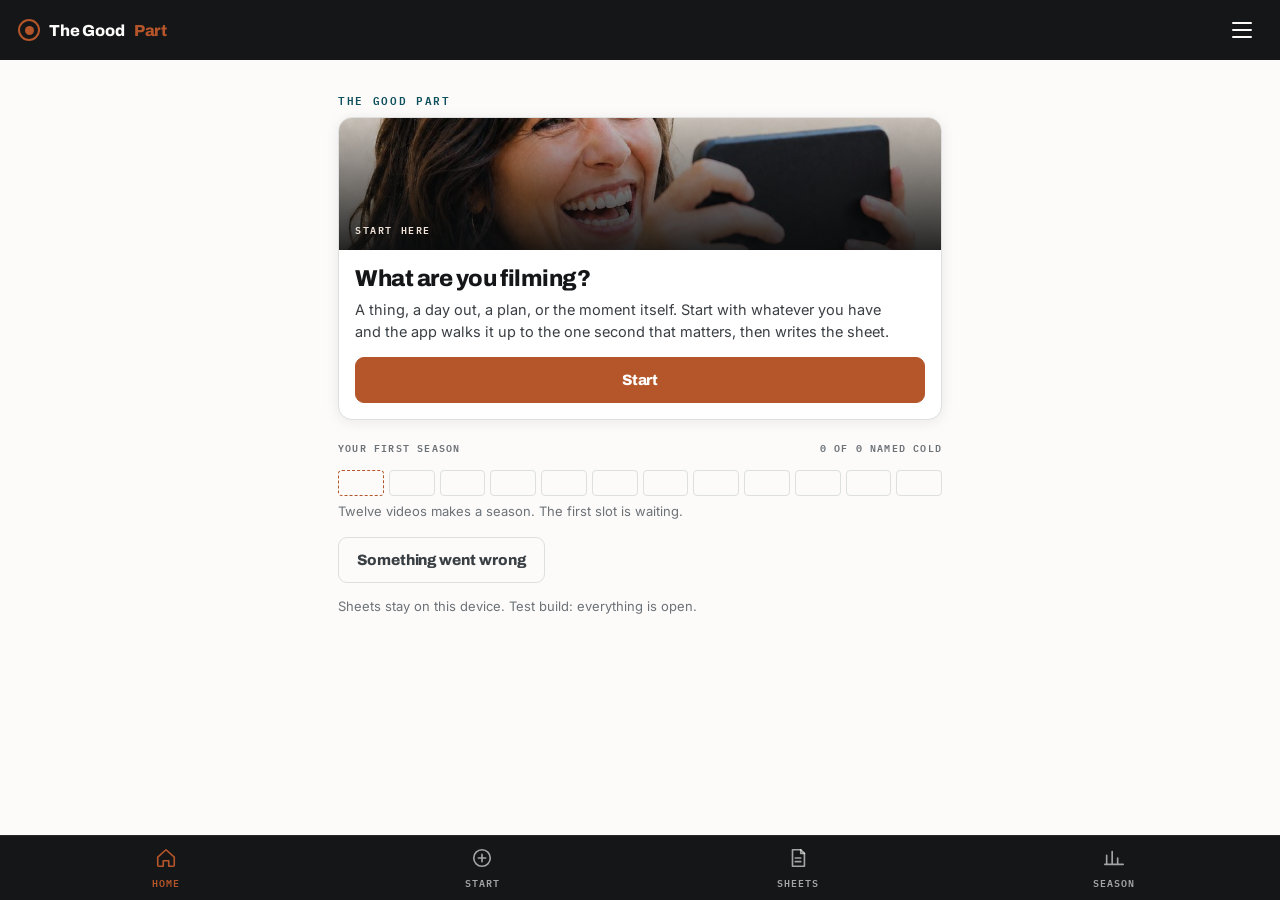
==== index.html @ c6f591a0 "App frame: logo home, hamburger settings, bottom tabs" ====
<!doctype html>
<html lang="en">
<head>
<meta charset="utf-8">
<meta name="viewport" content="width=device-width,initial-scale=1,viewport-fit=cover">
<meta name="color-scheme" content="light dark">
<meta name="theme-color" content="#141618">
<title>The Good Part Sheet</title>
<link rel="stylesheet" href="app.css?v=8">
</head>
<body>
<div class="top">
  <button class="brand" id="btnHome" aria-label="Home"><span class="mark"><i></i></span>The Good <span>Part</span></button>
  <button class="menu" id="btnMenu" aria-label="Menu"><i></i><i></i><i></i></button>
</div>
<div class="rail" id="rail" aria-hidden="true"></div>
<main id="main"></main>
<div class="bar"><div class="in" id="barIn"></div></div>
<nav class="tabs" id="tabs" aria-label="Main">
  <button data-t="home"><svg viewBox="0 0 24 24"><path d="M3 11l9-8 9 8v9a1 1 0 0 1-1 1h-5v-6H9v6H4a1 1 0 0 1-1-1z"/></svg>Home</button>
  <button data-t="start"><svg viewBox="0 0 24 24"><circle cx="12" cy="12" r="9"/><path d="M12 8v8M8 12h8"/></svg>Start</button>
  <button data-t="sheets"><svg viewBox="0 0 24 24"><path d="M6 3h9l4 4v14H6z"/><path d="M15 3v4h4M9 12h6M9 16h6"/></svg>Sheets</button>
  <button data-t="season"><svg viewBox="0 0 24 24"><path d="M4 19V9M10 19V5M16 19v-7M22 19H2"/></svg>Season</button>
</nav>
<script src="app.js?v=8"></script>
</body>
</html>
---- app.css ----
/* The Good Part — the sheet. The book's own palette and type, built for a phone. */
@font-face{font-family:'Archivo';src:url('fonts/archivo_2.ttf');font-weight:700;font-display:swap;}
@font-face{font-family:'Archivo';src:url('fonts/archivo_3.ttf');font-weight:800;font-display:swap;}
@font-face{font-family:'Inter';src:url('fonts/inter_1.ttf');font-weight:400;font-display:swap;}
@font-face{font-family:'Inter';src:url('fonts/inter_2.ttf');font-weight:600;font-display:swap;}
@font-face{font-family:'PlexMono';src:url('fonts/mono_2.ttf');font-weight:500;font-display:swap;}
@font-face{font-family:'PlexMono';src:url('fonts/mono_3.ttf');font-weight:600;font-display:swap;}

:root{
  --paper:#FCFBF9; --ink:#141618; --soft:#3A3F44; --muted:#6C7278; --rule:#DDE0DE; --write:#C4D0D3;
  --accent:#0D4F5C; --accent-pale:#E7F0F2; --ember:#B4552A; --ember-pale:#F8EDE6; --pen:#27467A;
  --card:#FFFFFF; --bar:#141618; --bar-ink:#FCFBF9; --ok:#2F6B3A; --bad:#9A2E20; --shadow:rgba(20,22,24,.08);
  --disp:'Archivo',"Helvetica Neue",Arial,sans-serif;
  --body:'Inter',-apple-system,BlinkMacSystemFont,"Segoe UI",Roboto,sans-serif;
  --mono:'PlexMono',ui-monospace,Menlo,Consolas,monospace;
  --tap:46px;
}
@media (prefers-color-scheme:dark){:root:not([data-theme="light"]){
  --paper:#141618; --ink:#FCFBF9; --soft:#C2CDD0; --muted:#8A959A; --rule:#2C3236; --write:#3A4448;
  --accent:#8FC0CA; --accent-pale:#16262A; --ember:#E08A55; --ember-pale:#2A1E17; --pen:#9FB8E8;
  --card:#1B1F22; --bar:#0B0D0E; --bar-ink:#FCFBF9; --ok:#7FC58A; --bad:#E08A7A; --shadow:rgba(0,0,0,.3);
}}
:root[data-theme="dark"]{
  --paper:#141618; --ink:#FCFBF9; --soft:#C2CDD0; --muted:#8A959A; --rule:#2C3236; --write:#3A4448;
  --accent:#8FC0CA; --accent-pale:#16262A; --ember:#E08A55; --ember-pale:#2A1E17; --pen:#9FB8E8;
  --card:#1B1F22; --bar:#0B0D0E; --bar-ink:#FCFBF9; --ok:#7FC58A; --bad:#E08A7A; --shadow:rgba(0,0,0,.3);
}

*{box-sizing:border-box;-webkit-tap-highlight-color:transparent}
html{-webkit-text-size-adjust:100%}
html,body{margin:0;background:var(--paper);color:var(--ink);font-family:var(--body);font-size:16px;line-height:1.5}
body{min-height:100dvh;display:flex;flex-direction:column;overscroll-behavior-y:none}

/* ---------- chrome ---------- */
.top{background:var(--bar);color:var(--bar-ink);padding:calc(10px + env(safe-area-inset-top)) 18px 10px;
  display:flex;justify-content:space-between;align-items:center;gap:10px;position:sticky;top:0;z-index:20}
.top .brand{display:flex;align-items:center;gap:9px;background:none;border:0;padding:6px 8px 6px 0;color:inherit;cursor:pointer;
  font-family:var(--disp);font-weight:800;font-size:16px;letter-spacing:-.01em;border-radius:8px}
.top .brand span{color:var(--ember)}
.top .brand .mark{width:22px;height:22px;border-radius:50%;border:2.5px solid var(--ember);display:inline-flex;align-items:center;justify-content:center;flex:none}
.top .brand .mark i{width:9px;height:9px;border-radius:50%;background:var(--ember);display:block}
.top .menu{background:none;border:0;padding:0;width:40px;height:40px;border-radius:8px;cursor:pointer;
  display:flex;flex-direction:column;gap:5px;justify-content:center;align-items:center}
.top .menu i{display:block;height:2px;width:20px;background:var(--bar-ink);border-radius:1px;transition:transform .15s,opacity .15s}
.top .menu.x i:nth-child(1){transform:translateY(7px) rotate(45deg)}
.top .menu.x i:nth-child(2){opacity:0}
.top .menu.x i:nth-child(3){transform:translateY(-7px) rotate(-45deg)}
.tabs{position:fixed;left:0;right:0;bottom:0;background:var(--bar);color:var(--bar-ink);display:flex;justify-content:space-around;
  padding:6px 8px calc(6px + env(safe-area-inset-bottom));z-index:22;border-top:1px solid rgba(255,255,255,.08)}
.tabs button{background:none;border:0;color:rgba(252,251,249,.62);font:600 10px var(--mono);letter-spacing:.1em;text-transform:uppercase;
  display:flex;flex-direction:column;align-items:center;gap:4px;padding:5px 10px 3px;min-width:64px;cursor:pointer;border-radius:8px}
.tabs button svg{width:22px;height:22px;stroke:currentColor;fill:none;stroke-width:1.8;stroke-linecap:round;stroke-linejoin:round}
.tabs button.on{color:var(--ember)}
.bar.empty{display:none}
.rail{display:flex;gap:5px;padding:10px 18px 0;max-width:640px;width:100%;margin:0 auto}
.rail i{flex:1;height:3px;border-radius:2px;background:var(--rule);display:block}
.rail i.on{background:var(--accent)} .rail i.now{background:var(--ember)}
main{flex:1;width:100%;max-width:640px;margin:0 auto;padding:20px 18px 170px}
.bar{position:fixed;left:0;right:0;bottom:calc(62px + env(safe-area-inset-bottom));background:var(--paper);border-top:1px solid var(--rule);
  padding:10px 18px calc(10px + env(safe-area-inset-bottom));z-index:20}
.bar .in{max-width:640px;margin:0 auto;display:flex;gap:8px;justify-content:space-between;align-items:center}

/* ---------- type ---------- */
.eyebrow{font:600 10.5px var(--mono);letter-spacing:.16em;text-transform:uppercase;color:var(--accent);margin:0 0 8px}
.eyebrow.e{color:var(--ember)} .eyebrow.q{color:var(--muted)}
h1{font-family:var(--disp);font-weight:800;font-size:28px;line-height:1.06;letter-spacing:-.02em;margin:0 0 10px;text-wrap:balance}
h2{font-family:var(--disp);font-weight:800;font-size:18px;line-height:1.15;letter-spacing:-.01em;margin:24px 0 8px}
p{margin:0 0 12px;max-width:60ch;color:var(--soft)}
p.lede{font-size:16.5px;color:var(--ink)}
.xs{font-size:13px;color:var(--muted);line-height:1.45}
.b{font-weight:600;color:var(--ink)}

/* ---------- inputs ---------- */
label.lbl{display:block;font:600 10.5px var(--mono);letter-spacing:.14em;text-transform:uppercase;color:var(--accent);margin:20px 0 6px}
label.lbl.e{color:var(--ember)}
input[type=text],input[type=number],textarea{width:100%;background:var(--card);color:var(--pen);
  border:1.5px solid var(--rule);border-radius:8px;padding:13px 14px;
  font:600 italic 17px/1.4 var(--body);min-height:var(--tap)}
input[type=number]{font-style:normal;font-family:var(--mono);font-size:18px}
textarea{min-height:88px;resize:vertical}
::placeholder{color:var(--muted);font-style:normal;font-weight:400;font-size:15px}
input:focus-visible,textarea:focus-visible,button:focus-visible,.opt:focus-visible,.check:focus-within{outline:2px solid var(--ember);outline-offset:2px}

.opts{display:grid;gap:9px}
.opt{display:block;width:100%;text-align:left;background:var(--card);border:1.5px solid var(--rule);
  border-radius:10px;padding:14px 16px;cursor:pointer;color:var(--ink);font:inherit;min-height:var(--tap)}
.opt b{display:block;font-family:var(--disp);font-weight:800;font-size:15.5px;letter-spacing:-.005em;margin-bottom:2px}
.opt small{display:block;color:var(--muted);font-size:12.5px;line-height:1.4}
.opt.sel{border-color:var(--ember);background:var(--ember-pale)}
.check{display:flex;gap:13px;align-items:flex-start;background:var(--card);border:1.5px solid var(--rule);
  border-radius:10px;padding:14px 16px;margin-bottom:9px;cursor:pointer}
.check input{width:22px;height:22px;margin:1px 0 0;accent-color:var(--ember);flex:none}
.check b{display:block;font-weight:600;color:var(--ink);font-size:15px}
.check small{color:var(--muted);font-size:12.5px;line-height:1.4}
select{width:100%;padding:11px 8px;border:1.5px solid var(--rule);border-radius:7px;background:var(--card);
  color:var(--ink);font:600 12px var(--mono);min-height:var(--tap)}

/* ---------- buttons ---------- */
.btn{font:800 15px var(--disp);letter-spacing:-.005em;border-radius:9px;padding:13px 18px;
  border:1.5px solid var(--ink);background:transparent;color:var(--ink);cursor:pointer;min-height:var(--tap)}
.btn.go{background:var(--ember);border-color:var(--ember);color:#fff}
.btn.quiet{border-color:var(--rule);color:var(--soft)}
.btn:disabled{opacity:.4}
.row{display:flex;gap:8px;flex-wrap:wrap;align-items:center}

/* ---------- notes ---------- */
.note{border-left:3px solid var(--accent);background:var(--accent-pale);padding:12px 14px;
  border-radius:0 7px 7px 0;font-size:14px;color:var(--soft);margin:16px 0}
.note.e{border-color:var(--ember);background:var(--ember-pale)}
.note.stop{border-color:var(--bad)}
.note b{color:var(--ink)}

/* ---------- shot rows ---------- */
.shot{display:grid;grid-template-columns:1fr 96px;gap:9px;align-items:start;padding:13px 0;border-top:1px solid var(--rule)}
.shot:first-of-type{border-top:0}
.shot .n{font:600 10px var(--mono);letter-spacing:.12em;text-transform:uppercase;color:var(--accent);margin-bottom:3px}
.shot .n.m{color:var(--ember)}
.shot .q{font-size:12.5px;color:var(--muted);margin-bottom:5px;line-height:1.35}
.shot input{padding:11px 12px;font-size:15px}
.shot .sz{grid-column:2;align-self:end}

/* ---------- the sheet ---------- */
.sheet{background:#FCFBF9;color:#141618;border:1.5px solid #141618;border-radius:9px;padding:16px 16px 14px;font-size:13px}
.sheet .h{display:flex;justify-content:space-between;align-items:baseline;gap:10px;flex-wrap:wrap}
.sheet .ey{font:600 9.5px var(--mono);letter-spacing:.15em;text-transform:uppercase;color:#0D4F5C;margin:0}
.sheet .ey.e{color:#B4552A}
.sheet h3{font-family:var(--disp);font-weight:800;font-size:21px;letter-spacing:-.015em;margin:6px 0 12px;color:#141618}
.sheet .box{border:1.25px solid #0D4F5C;border-radius:6px;padding:9px 11px;background:#fff;margin-bottom:9px}
.sheet .box.e{border-color:#B4552A;background:#F8EDE6}
.sheet .pen{font-family:var(--body);font-style:italic;font-weight:600;color:#27467A;font-size:13.5px;line-height:1.45;
  min-height:19px;background-image:linear-gradient(to bottom,transparent 0,transparent 18px,#C4D0D3 18px,#C4D0D3 19px);
  background-size:100% 19px;padding:0 2px;word-wrap:break-word}
.sheet .pen.flat{background:none;min-height:0}
.sheet .g2{display:grid;grid-template-columns:1fr 1fr;gap:7px;margin-bottom:9px}
.sheet .g2 .box{margin:0;padding:7px 9px}
.sheet .tk{font:600 11.5px var(--mono);color:#141618}
.sheet .tk .on{color:#27467A}
.sheet table{width:100%;border-collapse:collapse;margin-bottom:9px}
.sheet th{background:#141618;color:#FCFBF9;font:600 8.5px var(--mono);letter-spacing:.13em;text-transform:uppercase;padding:6px 7px;text-align:left}
.sheet td{padding:6px 7px;border-bottom:.75px solid #DDE0DE;vertical-align:top;font-size:12px}
.sheet td.n{font:600 9.5px var(--mono);letter-spacing:.09em;color:#0D4F5C;white-space:nowrap;width:70px}
.sheet tr.m td{background:#F8EDE6} .sheet tr.m td.n{color:#B4552A}
.sheet td.sz{font:500 9.5px var(--mono);color:#6C7278;width:58px}
.sheet .foot{font:500 9px var(--mono);letter-spacing:.13em;text-transform:uppercase;color:#6C7278;
  display:flex;justify-content:space-between;gap:8px;margin-top:8px}
.sample{display:inline-block;font:600 9.5px var(--mono);letter-spacing:.13em;text-transform:uppercase;
  color:#B4552A;border:1px solid #B4552A;border-radius:3px;padding:2px 5px;vertical-align:2px}

/* ---------- lists ---------- */
.rows{border:1.5px solid var(--rule);border-radius:10px;overflow:hidden;background:var(--card)}
.rowi{display:grid;grid-template-columns:1fr auto;gap:10px;padding:13px 14px;border-top:1px solid var(--rule);
  cursor:pointer;align-items:center;min-height:var(--tap)}
.rowi:first-child{border-top:0}
.rowi b{display:block;font-weight:600;font-size:15px;line-height:1.3}
.rowi small{color:var(--muted);font-size:12.5px}
.pill{font:600 9.5px var(--mono);letter-spacing:.1em;text-transform:uppercase;padding:4px 7px;border-radius:3px;
  border:1px solid var(--rule);color:var(--muted);white-space:nowrap}
.pill.ok{color:var(--ok);border-color:var(--ok)}
.pill.bad{color:var(--bad);border-color:var(--bad)}
.pill.due{color:#fff;background:var(--ember);border-color:var(--ember)}

/* ---------- season / numbers ---------- */
.stats{display:grid;grid-template-columns:repeat(2,1fr);gap:9px;margin:14px 0}
.stat{background:var(--card);border:1.5px solid var(--rule);border-radius:10px;padding:12px 13px}
.stat .k{font:600 9.5px var(--mono);letter-spacing:.13em;text-transform:uppercase;color:var(--muted);margin-bottom:4px}
.stat .v{font-family:var(--disp);font-weight:800;font-size:26px;line-height:1;letter-spacing:-.02em;
  font-variant-numeric:tabular-nums;color:var(--ink)}
.stat .v.ok{color:var(--ok)} .stat .v.e{color:var(--ember)}
.stat .n{font-size:11.5px;color:var(--muted);margin-top:4px;line-height:1.3}
.chart{background:var(--card);border:1.5px solid var(--rule);border-radius:10px;padding:14px 12px 10px;margin:12px 0;overflow-x:auto}
.chart h4{font:600 10.5px var(--mono);letter-spacing:.14em;text-transform:uppercase;color:var(--accent);margin:0 0 10px;padding:0 2px}
.num4{display:grid;grid-template-columns:1fr 1fr;gap:10px}

/* ---------- the one card: where you are in the loop ---------- */
.hero{border-radius:14px;overflow:hidden;background:var(--card);border:1.5px solid var(--rule);
  box-shadow:0 2px 14px var(--shadow);margin:2px 0 18px}
.hero .band{position:relative;height:132px;background-size:cover;background-position:center 40%}
.hero .band:after{content:"";position:absolute;inset:0;
  background:linear-gradient(180deg,rgba(9,11,12,.15) 0%,rgba(9,11,12,.55) 55%,rgba(9,11,12,.88) 100%)}
.hero .band .ey{position:absolute;left:16px;bottom:12px;right:16px;z-index:2;
  font:600 10px var(--mono);letter-spacing:.16em;text-transform:uppercase;color:#F0E4DA}
.hero .body{padding:16px}
.hero h2.t{font-family:var(--disp);font-weight:800;font-size:23px;line-height:1.1;letter-spacing:-.02em;
  margin:0 0 8px;color:var(--ink);text-wrap:balance}
.hero p{font-size:14.5px;margin:0 0 14px}
.hero .act{display:flex;gap:8px;flex-wrap:wrap}
.hero .act .btn{flex:1;min-width:130px}

/* ---------- the season strip: competence, visible from video one ---------- */
.strip{display:flex;gap:5px;margin:14px 0 6px;flex-wrap:wrap}
.strip i{flex:1;min-width:14px;height:26px;border-radius:4px;border:1.5px solid var(--rule);display:block}
.strip i.p{background:var(--ok);border-color:var(--ok)}
.strip i.f{background:var(--bad);border-color:var(--bad);opacity:.55}
.strip i.now{border-color:var(--ember);border-style:dashed}
.striplab{display:flex;justify-content:space-between;font:600 10px var(--mono);letter-spacing:.12em;
  text-transform:uppercase;color:var(--muted)}

/* ---------- when: the if-then plan ---------- */
.when{display:grid;grid-template-columns:repeat(2,1fr);gap:7px;margin:8px 0}
.when button{background:var(--paper);border:1.5px solid var(--rule);border-radius:8px;padding:12px 8px;
  font:600 13px var(--body);color:var(--soft);cursor:pointer;min-height:var(--tap)}
.when button.on{background:var(--ember);border-color:var(--ember);color:#fff}

/* ---------- who you showed it to ---------- */
.who{display:flex;gap:6px;flex-wrap:wrap;margin:8px 0}
.who button{background:var(--paper);border:1.5px solid var(--rule);border-radius:20px;padding:9px 14px;
  font:600 13px var(--body);color:var(--soft);cursor:pointer;min-height:42px}
.who button.on{background:var(--accent);border-color:var(--accent);color:var(--paper)}

/* ---------- say it (voice first) ---------- */
.say{background:var(--card);border:1.5px solid var(--rule);border-radius:12px;padding:16px;margin:4px 0 14px}
.say textarea{border:0;background:transparent;padding:0;min-height:76px;font-size:19px}
.say textarea:focus-visible{outline:none}
.mic{display:flex;align-items:center;gap:10px;width:100%;justify-content:center;background:var(--ember);
  color:#fff;border:0;border-radius:10px;padding:14px;font:800 15px var(--disp);cursor:pointer;min-height:52px}
.mic.rec{background:var(--bad)}
.mic .dot{width:10px;height:10px;border-radius:50%;background:#fff;flex:none}
.mic.rec .dot{animation:pulse 1s infinite}
@keyframes pulse{0%,100%{opacity:1}50%{opacity:.25}}
@media (prefers-reduced-motion:reduce){.mic.rec .dot{animation:none}}

/* ---------- live checks ---------- */
.chk{display:flex;gap:11px;align-items:flex-start;padding:11px 13px;border-radius:9px;margin-bottom:7px;
  border:1.5px solid var(--rule);background:var(--card)}
.chk .m{font:700 15px var(--disp);flex:none;width:20px;text-align:center;line-height:1.35}
.chk.y{border-color:var(--ok)} .chk.y .m{color:var(--ok)}
.chk.n{border-color:var(--bad);background:var(--ember-pale)} .chk.n .m{color:var(--bad)}
.chk.wait{opacity:.55}
.chk b{display:block;font-weight:600;font-size:14.5px;color:var(--ink)}
.chk small{display:block;color:var(--muted);font-size:12.5px;line-height:1.4;margin-top:1px}

/* ---------- the sheet, edited in place ---------- */
.field{display:block;width:100%;text-align:left;background:var(--card);border:1.5px solid var(--rule);
  border-radius:10px;padding:12px 14px;margin-bottom:9px;cursor:pointer;font:inherit;color:var(--ink);min-height:var(--tap)}
.field .k{font:600 10px var(--mono);letter-spacing:.14em;text-transform:uppercase;color:var(--accent);
  display:flex;justify-content:space-between;align-items:center;gap:8px;margin-bottom:5px}
.field .k.e{color:var(--ember)}
.field .v{font-family:var(--body);font-style:italic;font-weight:600;color:var(--pen);font-size:15.5px;line-height:1.4}
.field .v.plain{font-style:normal;font-family:var(--mono);font-size:13px;letter-spacing:.04em;color:var(--ink)}
.guess{font:600 9px var(--mono);letter-spacing:.12em;text-transform:uppercase;color:var(--ember);
  border:1px solid var(--ember);border-radius:3px;padding:2px 5px;flex:none}
.seg{display:flex;gap:6px;flex-wrap:wrap;margin-top:7px}
.seg button{flex:1;min-width:70px;background:var(--paper);border:1.5px solid var(--rule);border-radius:7px;
  padding:10px 6px;font:600 12px var(--mono);color:var(--soft);cursor:pointer;min-height:42px}
.seg button.on{background:var(--ember);border-color:var(--ember);color:#fff}

/* ---------- the clock the app works out for you ---------- */
.timing{background:var(--accent-pale);border:1.5px solid var(--accent);border-radius:10px;padding:12px 14px;margin:12px 0}
.timing .k{font:600 10px var(--mono);letter-spacing:.14em;text-transform:uppercase;color:var(--accent);margin-bottom:8px}
.timing ul{margin:0;padding:0;list-style:none;display:grid;gap:6px}
.timing li{display:flex;justify-content:space-between;gap:10px;font-size:13.5px;color:var(--soft)}
.timing b{font-family:var(--mono);font-weight:600;color:var(--ink);font-variant-numeric:tabular-nums;white-space:nowrap}

.hidden{display:none!important}
.center{text-align:center}
@media (prefers-reduced-motion:no-preference){main{animation:fade .16s ease-out}@keyframes fade{from{opacity:.55;transform:translateY(3px)}to{opacity:1;transform:none}}}
@media print{.top,.rail,.bar,.tabs,.noprint{display:none!important}main{padding:0;max-width:none}body{background:#fff}}

.lnk{background:none;border:0;padding:0;font:inherit;color:var(--accent);text-decoration:underline;cursor:pointer}

[hidden]{display:none!important}
.check small{display:block}
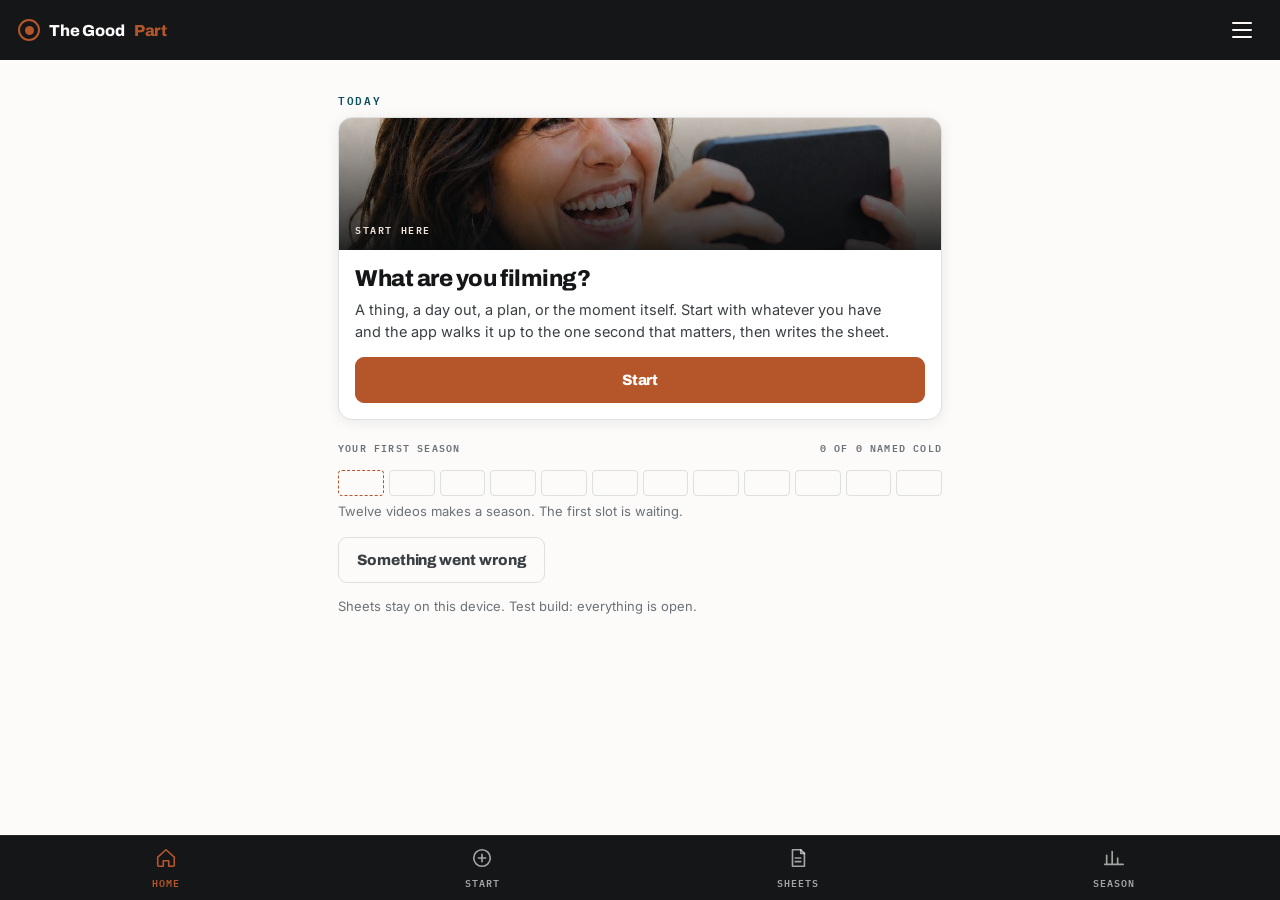
==== commit af0a63ed: "Settings text" ====
--- a/index.html
+++ b/index.html
@@ -6,7 +6,7 @@
 <meta name="color-scheme" content="light dark">
 <meta name="theme-color" content="#141618">
 <title>The Good Part Sheet</title>
-<link rel="stylesheet" href="app.css?v=8">
+<link rel="stylesheet" href="app.css?v=9">
 </head>
 <body>
 <div class="top">
@@ -22,6 +22,6 @@
   <button data-t="sheets"><svg viewBox="0 0 24 24"><path d="M6 3h9l4 4v14H6z"/><path d="M15 3v4h4M9 12h6M9 16h6"/></svg>Sheets</button>
   <button data-t="season"><svg viewBox="0 0 24 24"><path d="M4 19V9M10 19V5M16 19v-7M22 19H2"/></svg>Season</button>
 </nav>
-<script src="app.js?v=8"></script>
+<script src="app.js?v=9"></script>
 </body>
 </html>
